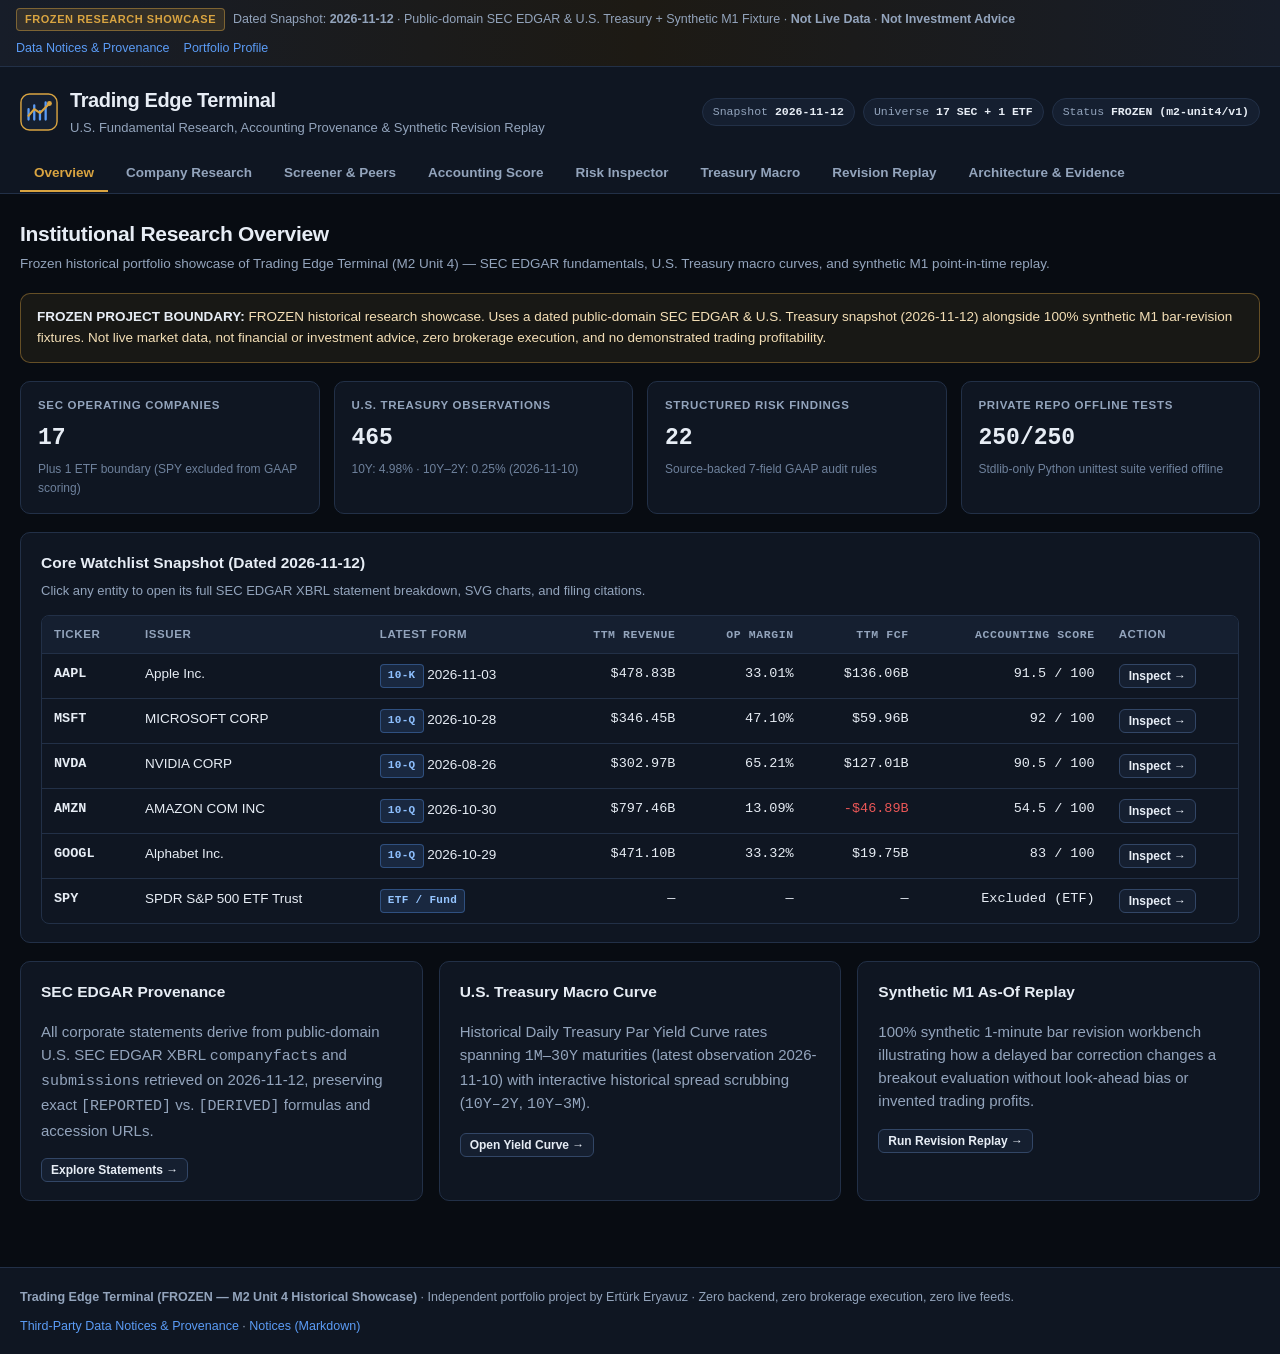
==== docs/index.html @ 761bce8f "Add research terminal demo" ====
<!DOCTYPE html>
<html lang="en">
<head>
  <meta charset="utf-8" />
  <meta name="viewport" content="width=device-width, initial-scale=1" />
  <title>Trading Edge Terminal — Frozen Historical Financial Research Showcase</title>
  <meta name="description" content="Frozen historical portfolio showcase of Trading Edge Terminal: U.S. SEC EDGAR XBRL fundamentals, U.S. Treasury yield curves, explainable non-advisory accounting scores, and synthetic M1 bar-revision replay." />
  <link rel="stylesheet" href="styles.css" />
</head>
<body>
  <a class="skip-link" href="#main-content">Skip to main content</a>

  <div class="frozen-ribbon" role="banner">
    <div class="frozen-ribbon-inner">
      <div class="ribbon-left">
        <span class="ribbon-badge">Frozen Research Showcase</span>
        <span>Dated Snapshot: <strong>2026-11-12</strong> · Public-domain SEC EDGAR &amp; U.S. Treasury + Synthetic M1 Fixture · <strong>Not Live Data</strong> · <strong>Not Investment Advice</strong></span>
      </div>
      <div class="ribbon-links">
        <a href="notices.html">Data Notices &amp; Provenance</a>
        <a href="https://github.com/erturkeryavuz" target="_blank" rel="noopener noreferrer">Portfolio Profile</a>
      </div>
    </div>
  </div>

  <header class="site-header">
    <div class="header-inner">
      <div class="brand-row">
        <div class="brand-lockup">
          <svg class="brand-mark" viewBox="0 0 40 40" fill="none" aria-hidden="true">
            <rect x="1" y="1" width="38" height="38" rx="9" fill="#151f30" stroke="#d9a441" stroke-width="1.5" />
            <path d="M9 28V17M15 28V13M21 28V19M27 28V10" stroke="#5b9cf6" stroke-width="2.4" stroke-linecap="round" />
            <path d="M9 24L15 17L21 21L31 11" stroke="#d9a441" stroke-width="2.2" stroke-linecap="round" stroke-linejoin="round" />
            <circle cx="31" cy="11" r="2.6" fill="#d9a441" />
          </svg>
          <div>
            <h1 class="brand-title">Trading Edge Terminal</h1>
            <p class="brand-sub">U.S. Fundamental Research, Accounting Provenance &amp; Synthetic Revision Replay</p>
          </div>
        </div>
        <div class="header-meta" id="header-meta"></div>
      </div>

      <nav class="nav-tabs" role="tablist" aria-label="Research terminal sections" id="main-tablist">
        <button class="nav-tab" role="tab" id="tab-overview" aria-controls="panel-overview" aria-selected="true" data-tab="overview">Overview</button>
        <button class="nav-tab" role="tab" id="tab-company" aria-controls="panel-company" aria-selected="false" tabindex="-1" data-tab="company">Company Research</button>
        <button class="nav-tab" role="tab" id="tab-screener" aria-controls="panel-screener" aria-selected="false" tabindex="-1" data-tab="screener">Screener &amp; Peers</button>
        <button class="nav-tab" role="tab" id="tab-score" aria-controls="panel-score" aria-selected="false" tabindex="-1" data-tab="score">Accounting Score</button>
        <button class="nav-tab" role="tab" id="tab-risks" aria-controls="panel-risks" aria-selected="false" tabindex="-1" data-tab="risks">Risk Inspector</button>
        <button class="nav-tab" role="tab" id="tab-treasury" aria-controls="panel-treasury" aria-selected="false" tabindex="-1" data-tab="treasury">Treasury Macro</button>
        <button class="nav-tab" role="tab" id="tab-replay" aria-controls="panel-replay" aria-selected="false" tabindex="-1" data-tab="replay">Revision Replay</button>
        <button class="nav-tab" role="tab" id="tab-architecture" aria-controls="panel-architecture" aria-selected="false" tabindex="-1" data-tab="architecture">Architecture &amp; Evidence</button>
      </nav>
    </div>
  </header>

  <main id="main-content" class="main-container">
    <section id="panel-overview" class="view-panel" role="tabpanel" aria-labelledby="tab-overview"></section>
    <section id="panel-company" class="view-panel" role="tabpanel" aria-labelledby="tab-company" hidden></section>
    <section id="panel-screener" class="view-panel" role="tabpanel" aria-labelledby="tab-screener" hidden></section>
    <section id="panel-score" class="view-panel" role="tabpanel" aria-labelledby="tab-score" hidden></section>
    <section id="panel-risks" class="view-panel" role="tabpanel" aria-labelledby="tab-risks" hidden></section>
    <section id="panel-treasury" class="view-panel" role="tabpanel" aria-labelledby="tab-treasury" hidden></section>
    <section id="panel-replay" class="view-panel" role="tabpanel" aria-labelledby="tab-replay" hidden></section>
    <section id="panel-architecture" class="view-panel" role="tabpanel" aria-labelledby="tab-architecture" hidden></section>
  </main>

  <footer class="site-footer">
    <div class="footer-inner">
      <div>
        <strong>Trading Edge Terminal (FROZEN — M2 Unit 4 Historical Showcase)</strong> · Independent portfolio project by Ertürk Eryavuz · Zero backend, zero brokerage execution, zero live feeds.
      </div>
      <div>
        <a href="notices.html">Third-Party Data Notices &amp; Provenance</a> ·
        <a href="THIRD-PARTY-NOTICES.md">Notices (Markdown)</a>
      </div>
    </div>
  </footer>

  <noscript>
    <div class="main-container">
      <div class="notice notice-amber">
        <strong>JavaScript Required for Interactive Views:</strong> This static showcase renders all charts, tables, screening filters, and synthetic revision replays client-side without a backend. Enable JavaScript to explore the 2026-11-12 SEC EDGAR &amp; U.S. Treasury research snapshot.
      </div>
    </div>
  </noscript>

  <script src="data.js"></script>
  <script src="app.js"></script>
</body>
</html>
---- docs/styles.css ----
:root {
  --bg: #080c12;
  --surface: #0f1622;
  --surface-alt: #151f30;
  --surface-hover: #1a273c;
  --border: #223047;
  --border-strong: #324666;
  --fg: #e7edf5;
  --muted: #93a4bc;
  --subtle: #6e819c;
  --accent: #d9a441;
  --accent-soft: rgba(217, 164, 65, 0.14);
  --blue: #5b9cf6;
  --blue-soft: rgba(91, 156, 246, 0.14);
  --green: #34c77b;
  --green-soft: rgba(52, 199, 123, 0.14);
  --amber: #e5a93c;
  --amber-soft: rgba(229, 169, 60, 0.15);
  --red: #eb5757;
  --red-soft: rgba(235, 87, 87, 0.15);
  --radius: 10px;
  --font-sans: -apple-system, BlinkMacSystemFont, "Segoe UI", "Inter", Roboto, Helvetica, Arial, sans-serif;
  --font-mono: ui-monospace, SFMono-Regular, Menlo, Monaco, Consolas, monospace;
}

*, *::before, *::after { box-sizing: border-box; }

html, body {
  margin: 0;
  padding: 0;
  background: var(--bg);
  color: var(--fg);
  font-family: var(--font-sans);
  font-size: 15px;
  line-height: 1.55;
  -webkit-font-smoothing: antialiased;
  overflow-x: hidden;
}

.skip-link {
  position: absolute;
  left: -9999px;
  top: 0;
  background: var(--accent);
  color: #080c12;
  padding: 8px 14px;
  font-weight: 700;
  z-index: 1000;
}
.skip-link:focus { left: 12px; top: 12px; border-radius: 6px; }

a { color: var(--blue); text-decoration: none; }
a:hover { text-decoration: underline; }

:focus-visible {
  outline: 2px solid var(--accent);
  outline-offset: 2px;
}

.num, td.num, th.num {
  font-variant-numeric: tabular-nums;
  font-family: var(--font-mono);
  text-align: right;
  white-space: nowrap;
}

/* Top Frozen Ribbon */
.frozen-ribbon {
  background: linear-gradient(90deg, #171d29 0%, #1d1a14 50%, #171d29 100%);
  border-bottom: 1px solid var(--border);
  padding: 8px 16px;
  font-size: 12.5px;
  color: var(--muted);
}
.frozen-ribbon-inner {
  max-width: 1360px;
  margin: 0 auto;
  display: flex;
  flex-wrap: wrap;
  align-items: center;
  justify-content: space-between;
  gap: 8px 16px;
}
.ribbon-left {
  display: flex;
  flex-wrap: wrap;
  align-items: center;
  gap: 8px;
}
.ribbon-badge {
  display: inline-block;
  padding: 2px 8px;
  border-radius: 4px;
  background: var(--accent-soft);
  border: 1px solid rgba(217, 164, 65, 0.45);
  color: var(--accent);
  font-weight: 700;
  font-size: 11px;
  letter-spacing: 0.05em;
  text-transform: uppercase;
}
.ribbon-links {
  display: flex;
  gap: 14px;
  font-size: 12.5px;
}

/* Header */
.site-header {
  background: var(--surface);
  border-bottom: 1px solid var(--border);
}
.header-inner {
  max-width: 1360px;
  margin: 0 auto;
  padding: 18px 20px 0;
}
.brand-row {
  display: flex;
  flex-wrap: wrap;
  align-items: center;
  justify-content: space-between;
  gap: 12px;
  padding-bottom: 16px;
}
.brand-lockup {
  display: flex;
  align-items: center;
  gap: 12px;
}
.brand-mark {
  width: 38px;
  height: 38px;
  flex-shrink: 0;
}
.brand-title {
  margin: 0;
  font-size: 20px;
  font-weight: 700;
  letter-spacing: -0.02em;
  color: var(--fg);
}
.brand-sub {
  margin: 2px 0 0;
  font-size: 13px;
  color: var(--muted);
}
.header-meta {
  display: flex;
  flex-wrap: wrap;
  gap: 8px;
}
.meta-chip {
  font-family: var(--font-mono);
  font-size: 11.5px;
  padding: 4px 10px;
  border-radius: 999px;
  background: var(--surface-alt);
  border: 1px solid var(--border);
  color: var(--muted);
}
.meta-chip strong { color: var(--fg); }

/* Tab Navigation */
.nav-tabs {
  display: flex;
  gap: 4px;
  overflow-x: auto;
  scrollbar-width: thin;
  padding-bottom: 1px;
}
.nav-tab {
  appearance: none;
  background: transparent;
  border: none;
  border-bottom: 2px solid transparent;
  color: var(--muted);
  font-family: var(--font-sans);
  font-size: 13.5px;
  font-weight: 600;
  padding: 10px 14px;
  cursor: pointer;
  white-space: nowrap;
  transition: color 0.15s ease, border-color 0.15s ease, background 0.15s ease;
}
.nav-tab:hover {
  color: var(--fg);
  background: rgba(255, 255, 255, 0.03);
}
.nav-tab[aria-selected="true"] {
  color: var(--accent);
  border-bottom-color: var(--accent);
}

/* Main Content */
.main-container {
  max-width: 1360px;
  margin: 0 auto;
  padding: 24px 20px 48px;
}

.view-panel[hidden] { display: none; }

.section-head {
  display: flex;
  flex-wrap: wrap;
  align-items: flex-end;
  justify-content: space-between;
  gap: 12px;
  margin-bottom: 18px;
}
.section-head h2 {
  margin: 0;
  font-size: 21px;
  letter-spacing: -0.015em;
}
.section-head p {
  margin: 4px 0 0;
  color: var(--muted);
  font-size: 13.5px;
}

/* Cards & Grids */
.card {
  background: var(--surface);
  border: 1px solid var(--border);
  border-radius: var(--radius);
  padding: 18px 20px;
  margin-bottom: 18px;
}
.card h3 {
  margin: 0 0 10px;
  font-size: 15.5px;
  font-weight: 700;
  color: var(--fg);
}
.card-sub {
  margin: -4px 0 14px;
  font-size: 13px;
  color: var(--muted);
}

.kpi-grid {
  display: grid;
  grid-template-columns: repeat(4, minmax(0, 1fr));
  gap: 14px;
  margin-bottom: 18px;
}
.kpi-card {
  background: var(--surface);
  border: 1px solid var(--border);
  border-radius: var(--radius);
  padding: 15px 17px;
}
.kpi-label {
  font-size: 11.5px;
  text-transform: uppercase;
  letter-spacing: 0.06em;
  color: var(--muted);
  font-weight: 600;
}
.kpi-value {
  margin-top: 6px;
  font-family: var(--font-mono);
  font-size: 23px;
  font-weight: 700;
  color: var(--fg);
}
.kpi-detail {
  margin-top: 4px;
  font-size: 12px;
  color: var(--subtle);
}

.grid-2 {
  display: grid;
  grid-template-columns: repeat(2, minmax(0, 1fr));
  gap: 18px;
}
.grid-3 {
  display: grid;
  grid-template-columns: repeat(3, minmax(0, 1fr));
  gap: 16px;
}

/* Notice Banners */
.notice {
  border-radius: var(--radius);
  padding: 13px 16px;
  font-size: 13.5px;
  margin-bottom: 18px;
  border: 1px solid var(--border);
  background: var(--surface-alt);
}
.notice-amber {
  border-color: rgba(217, 164, 65, 0.4);
  background: rgba(217, 164, 65, 0.08);
  color: #f4dfb6;
}
.notice-blue {
  border-color: rgba(91, 156, 246, 0.35);
  background: rgba(91, 156, 246, 0.08);
  color: #cfe3fe;
}
.notice-red {
  border-color: rgba(235, 87, 87, 0.4);
  background: rgba(235, 87, 87, 0.08);
  color: #f8c6c6;
}
.notice strong { color: var(--fg); }

/* Pills & Badges */
.pill {
  display: inline-block;
  font-size: 11px;
  font-weight: 700;
  font-family: var(--font-mono);
  padding: 2px 7px;
  border-radius: 4px;
  letter-spacing: 0.03em;
  vertical-align: middle;
}
.pill-reported { background: var(--blue-soft); color: #8ec0ff; border: 1px solid rgba(91,156,246,0.35); }
.pill-derived { background: var(--accent-soft); color: #e9c16c; border: 1px solid rgba(217,164,65,0.35); }
.pill-high { background: var(--red-soft); color: #ff8e8e; border: 1px solid rgba(235,87,87,0.4); }
.pill-medium { background: var(--amber-soft); color: #f6c76d; border: 1px solid rgba(229,169,60,0.4); }
.pill-low { background: var(--green-soft); color: #72e0a5; border: 1px solid rgba(52,199,123,0.35); }
.pill-info { background: var(--blue-soft); color: #95c5ff; border: 1px solid rgba(91,156,246,0.35); }
.pill-synth { background: rgba(167, 139, 250, 0.16); color: #cbb6ff; border: 1px solid rgba(167, 139, 250, 0.4); }

/* Controls */
.controls-bar {
  display: flex;
  flex-wrap: wrap;
  align-items: center;
  gap: 10px;
  margin-bottom: 16px;
}
.control-group {
  display: flex;
  flex-direction: column;
  gap: 4px;
}
.control-group label {
  font-size: 11.5px;
  color: var(--muted);
  font-weight: 600;
  text-transform: uppercase;
  letter-spacing: 0.04em;
}
input[type="text"], input[type="search"], input[type="number"], select {
  background: var(--surface-alt);
  color: var(--fg);
  border: 1px solid var(--border-strong);
  border-radius: 6px;
  padding: 7px 11px;
  font-size: 13.5px;
  font-family: var(--font-sans);
}
.btn {
  appearance: none;
  background: var(--surface-alt);
  color: var(--fg);
  border: 1px solid var(--border-strong);
  border-radius: 6px;
  padding: 7px 13px;
  font-size: 13px;
  font-weight: 600;
  cursor: pointer;
  transition: background 0.15s ease, border-color 0.15s ease;
}
.btn:hover { background: var(--surface-hover); border-color: var(--accent); }
.btn-primary {
  background: var(--accent);
  color: #080c12;
  border-color: var(--accent);
}
.btn-primary:hover { background: #e5b353; border-color: #e5b353; }
.btn-sm { padding: 4px 9px; font-size: 12px; }
.btn[aria-pressed="true"] {
  background: var(--accent-soft);
  border-color: var(--accent);
  color: var(--accent);
}

/* Ticker Chips */
.chip-row {
  display: flex;
  flex-wrap: wrap;
  gap: 6px;
  margin-bottom: 16px;
}
.ticker-chip {
  appearance: none;
  background: var(--surface-alt);
  color: var(--muted);
  border: 1px solid var(--border);
  border-radius: 6px;
  padding: 5px 10px;
  font-family: var(--font-mono);
  font-size: 12.5px;
  font-weight: 600;
  cursor: pointer;
}
.ticker-chip:hover { color: var(--fg); border-color: var(--border-strong); }
.ticker-chip.active {
  background: var(--accent-soft);
  color: var(--accent);
  border-color: var(--accent);
}
.ticker-chip.etf { border-style: dashed; }

/* Tables */
.table-wrap {
  width: 100%;
  overflow-x: auto;
  border: 1px solid var(--border);
  border-radius: 8px;
}
table {
  width: 100%;
  border-collapse: collapse;
  font-size: 13.5px;
}
th, td {
  padding: 10px 12px;
  border-bottom: 1px solid var(--border);
  text-align: left;
  vertical-align: top;
}
th {
  background: var(--surface-alt);
  color: var(--muted);
  font-size: 11.5px;
  text-transform: uppercase;
  letter-spacing: 0.05em;
  font-weight: 700;
}
tr:last-child td { border-bottom: none; }
tbody tr:hover td { background: rgba(255, 255, 255, 0.02); }

.sort-btn {
  appearance: none;
  background: none;
  border: none;
  color: inherit;
  font: inherit;
  text-transform: inherit;
  letter-spacing: inherit;
  cursor: pointer;
  padding: 0;
  display: inline-flex;
  align-items: center;
  gap: 4px;
}
.sort-btn:hover { color: var(--accent); }

/* SVG Charts */
.chart-box {
  background: #0b1019;
  border: 1px solid var(--border);
  border-radius: 8px;
  padding: 12px;
}
.chart-box svg {
  width: 100%;
  height: auto;
  display: block;
}
.chart-legend {
  display: flex;
  flex-wrap: wrap;
  gap: 14px;
  margin-top: 8px;
  font-size: 12px;
  color: var(--muted);
}
.legend-dot {
  display: inline-block;
  width: 9px;
  height: 9px;
  border-radius: 2px;
  margin-right: 5px;
  vertical-align: middle;
}

/* Score Bars */
.score-row {
  padding: 12px 0;
  border-bottom: 1px solid var(--border);
}
.score-row:last-child { border-bottom: none; }
.score-head {
  display: flex;
  justify-content: space-between;
  align-items: baseline;
  gap: 8px;
  margin-bottom: 6px;
}
.score-track {
  height: 8px;
  background: #1a2436;
  border-radius: 999px;
  overflow: hidden;
  margin-bottom: 8px;
}
.score-fill {
  height: 100%;
  background: linear-gradient(90deg, var(--blue), var(--accent));
  border-radius: 999px;
}
.criteria-list {
  margin: 6px 0 0;
  padding-left: 18px;
  font-size: 12.5px;
  color: var(--muted);
}
.criteria-list li { margin-bottom: 4px; }

/* Risk Cards */
.risk-card {
  background: var(--surface-alt);
  border: 1px solid var(--border);
  border-radius: 8px;
  padding: 14px 16px;
  margin-bottom: 12px;
}
.risk-card-head {
  display: flex;
  flex-wrap: wrap;
  align-items: center;
  justify-content: space-between;
  gap: 8px;
  margin-bottom: 8px;
}
.risk-meta-grid {
  display: grid;
  grid-template-columns: repeat(2, minmax(0, 1fr));
  gap: 10px;
  margin-top: 10px;
  font-size: 12.5px;
  color: var(--muted);
}
.risk-meta-grid div {
  background: var(--surface);
  border: 1px solid var(--border);
  border-radius: 6px;
  padding: 8px 10px;
}
.risk-meta-grid strong {
  display: block;
  color: var(--fg);
  font-size: 11px;
  text-transform: uppercase;
  letter-spacing: 0.04em;
  margin-bottom: 3px;
}

/* Peer Checkbox Grid */
.peer-picker {
  display: flex;
  flex-wrap: wrap;
  gap: 8px;
  margin-bottom: 14px;
}
.peer-toggle {
  display: inline-flex;
  align-items: center;
  gap: 6px;
  padding: 5px 10px;
  border-radius: 6px;
  background: var(--surface-alt);
  border: 1px solid var(--border);
  font-family: var(--font-mono);
  font-size: 12.5px;
  cursor: pointer;
}

/* Footer */
.site-footer {
  border-top: 1px solid var(--border);
  background: var(--surface);
  padding: 20px;
  font-size: 12.5px;
  color: var(--muted);
}
.footer-inner {
  max-width: 1360px;
  margin: 0 auto;
  display: flex;
  flex-wrap: wrap;
  justify-content: space-between;
  gap: 10px;
}

.pos { color: var(--green); }
.neg { color: var(--red); }
.muted { color: var(--muted); }
.mono { font-family: var(--font-mono); }

@media (max-width: 960px) {
  .kpi-grid { grid-template-columns: repeat(2, minmax(0, 1fr)); }
  .grid-2, .grid-3, .risk-meta-grid { grid-template-columns: 1fr; }
}

@media (max-width: 560px) {
  .header-inner { padding: 14px 14px 0; }
  .main-container { padding: 16px 14px 36px; }
  .kpi-grid { grid-template-columns: 1fr; }
  .card { padding: 14px; }
  .brand-title { font-size: 17.5px; }
  .nav-tab { padding: 9px 10px; font-size: 12.5px; }
}

@media (prefers-reduced-motion: reduce) {
  *, *::before, *::after {
    animation-duration: 0.001ms !important;
    animation-iteration-count: 1 !important;
    transition-duration: 0.001ms !important;
    scroll-behavior: auto !important;
  }
}
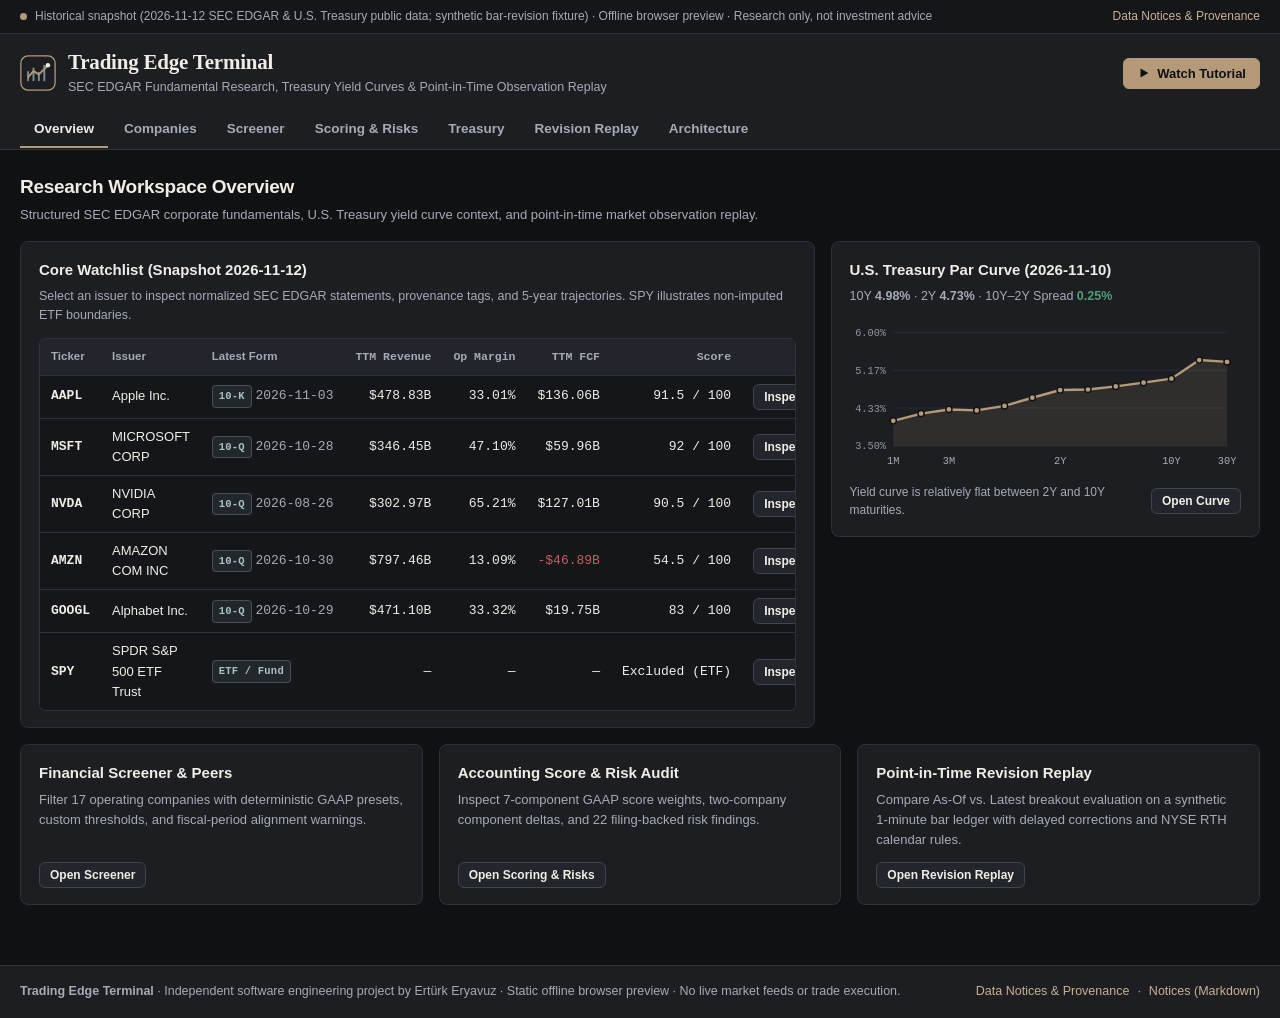
==== commit 859ea766: "Add interactive portfolio demo" ====
--- a/docs/index.html
+++ b/docs/index.html
@@ -3,22 +3,21 @@
 <head>
   <meta charset="utf-8" />
   <meta name="viewport" content="width=device-width, initial-scale=1" />
-  <title>Trading Edge Terminal — Frozen Historical Financial Research Showcase</title>
-  <meta name="description" content="Frozen historical portfolio showcase of Trading Edge Terminal: U.S. SEC EDGAR XBRL fundamentals, U.S. Treasury yield curves, explainable non-advisory accounting scores, and synthetic M1 bar-revision replay." />
+  <title>Trading Edge Terminal — U.S. Financial Research &amp; Observation Terminal</title>
+  <meta name="description" content="Trading Edge Terminal: local-first U.S. financial research platform combining SEC EDGAR XBRL fundamentals, U.S. Treasury yield curves, explainable GAAP scoring, structured risk audits, and point-in-time market observation replay." />
   <link rel="stylesheet" href="styles.css" />
 </head>
 <body>
   <a class="skip-link" href="#main-content">Skip to main content</a>
 
-  <div class="frozen-ribbon" role="banner">
-    <div class="frozen-ribbon-inner">
+  <div class="context-ribbon" role="note" aria-label="Preview scope and data provenance">
+    <div class="context-ribbon-inner">
       <div class="ribbon-left">
-        <span class="ribbon-badge">Frozen Research Showcase</span>
-        <span>Dated Snapshot: <strong>2026-11-12</strong> · Public-domain SEC EDGAR &amp; U.S. Treasury + Synthetic M1 Fixture · <strong>Not Live Data</strong> · <strong>Not Investment Advice</strong></span>
+        <span class="ribbon-dot" aria-hidden="true"></span>
+        <span>Historical snapshot (2026-11-12 SEC EDGAR &amp; U.S. Treasury public data; synthetic bar-revision fixture) · Offline browser preview · Research only, not investment advice</span>
       </div>
       <div class="ribbon-links">
         <a href="notices.html">Data Notices &amp; Provenance</a>
-        <a href="https://github.com/erturkeryavuz" target="_blank" rel="noopener noreferrer">Portfolio Profile</a>
       </div>
     </div>
   </div>
@@ -28,38 +27,65 @@
       <div class="brand-row">
         <div class="brand-lockup">
           <svg class="brand-mark" viewBox="0 0 40 40" fill="none" aria-hidden="true">
-            <rect x="1" y="1" width="38" height="38" rx="9" fill="#151f30" stroke="#d9a441" stroke-width="1.5" />
-            <path d="M9 28V17M15 28V13M21 28V19M27 28V10" stroke="#5b9cf6" stroke-width="2.4" stroke-linecap="round" />
-            <path d="M9 24L15 17L21 21L31 11" stroke="#d9a441" stroke-width="2.2" stroke-linecap="round" stroke-linejoin="round" />
-            <circle cx="31" cy="11" r="2.6" fill="#d9a441" />
+            <rect x="1" y="1" width="38" height="38" rx="8" fill="#1C1E22" stroke="#B49A78" stroke-width="1.4" />
+            <path d="M9 28V19M15 28V15M21 28V20M27 28V12" stroke="#758D92" stroke-width="2.2" stroke-linecap="round" />
+            <path d="M9 24.5L15 18L21 21.5L31 11.5" stroke="#B49A78" stroke-width="2.2" stroke-linecap="round" stroke-linejoin="round" />
+            <circle cx="31" cy="11.5" r="2.5" fill="#F1EDE5" />
           </svg>
           <div>
             <h1 class="brand-title">Trading Edge Terminal</h1>
-            <p class="brand-sub">U.S. Fundamental Research, Accounting Provenance &amp; Synthetic Revision Replay</p>
+            <p class="brand-sub">SEC EDGAR Fundamental Research, Treasury Yield Curves &amp; Point-in-Time Observation Replay</p>
           </div>
         </div>
-        <div class="header-meta" id="header-meta"></div>
+        <div class="header-actions">
+          <button type="button" class="btn btn-primary" id="btnWatchTutorial">
+            <svg width="14" height="14" viewBox="0 0 16 16" fill="currentColor" aria-hidden="true"><path d="M4 2.8v10.4L13 8 4 2.8z" /></svg>
+            <span>Watch Tutorial</span>
+          </button>
+        </div>
       </div>
 
-      <nav class="nav-tabs" role="tablist" aria-label="Research terminal sections" id="main-tablist">
-        <button class="nav-tab" role="tab" id="tab-overview" aria-controls="panel-overview" aria-selected="true" data-tab="overview">Overview</button>
-        <button class="nav-tab" role="tab" id="tab-company" aria-controls="panel-company" aria-selected="false" tabindex="-1" data-tab="company">Company Research</button>
-        <button class="nav-tab" role="tab" id="tab-screener" aria-controls="panel-screener" aria-selected="false" tabindex="-1" data-tab="screener">Screener &amp; Peers</button>
-        <button class="nav-tab" role="tab" id="tab-score" aria-controls="panel-score" aria-selected="false" tabindex="-1" data-tab="score">Accounting Score</button>
-        <button class="nav-tab" role="tab" id="tab-risks" aria-controls="panel-risks" aria-selected="false" tabindex="-1" data-tab="risks">Risk Inspector</button>
-        <button class="nav-tab" role="tab" id="tab-treasury" aria-controls="panel-treasury" aria-selected="false" tabindex="-1" data-tab="treasury">Treasury Macro</button>
-        <button class="nav-tab" role="tab" id="tab-replay" aria-controls="panel-replay" aria-selected="false" tabindex="-1" data-tab="replay">Revision Replay</button>
-        <button class="nav-tab" role="tab" id="tab-architecture" aria-controls="panel-architecture" aria-selected="false" tabindex="-1" data-tab="architecture">Architecture &amp; Evidence</button>
+      <nav class="nav-tabs" role="tablist" aria-label="Terminal workspaces" id="main-tablist">
+        <button type="button" class="nav-tab" role="tab" id="tab-overview" aria-controls="panel-overview" aria-selected="true" data-tab="overview">Overview</button>
+        <button type="button" class="nav-tab" role="tab" id="tab-company" aria-controls="panel-company" aria-selected="false" tabindex="-1" data-tab="company">Companies</button>
+        <button type="button" class="nav-tab" role="tab" id="tab-screener" aria-controls="panel-screener" aria-selected="false" tabindex="-1" data-tab="screener">Screener</button>
+        <button type="button" class="nav-tab" role="tab" id="tab-evaluation" aria-controls="panel-evaluation" aria-selected="false" tabindex="-1" data-tab="evaluation">Scoring &amp; Risks</button>
+        <button type="button" class="nav-tab" role="tab" id="tab-treasury" aria-controls="panel-treasury" aria-selected="false" tabindex="-1" data-tab="treasury">Treasury</button>
+        <button type="button" class="nav-tab" role="tab" id="tab-replay" aria-controls="panel-replay" aria-selected="false" tabindex="-1" data-tab="replay">Revision Replay</button>
+        <button type="button" class="nav-tab" role="tab" id="tab-architecture" aria-controls="panel-architecture" aria-selected="false" tabindex="-1" data-tab="architecture">Architecture</button>
       </nav>
     </div>
   </header>
+
+  <aside id="tutorialDock" class="tutorial-dock" role="region" aria-label="Guided terminal walkthrough" hidden>
+    <div class="tutorial-dock-inner">
+      <div class="tutorial-copy">
+        <div class="tutorial-meta-row">
+          <span class="tutorial-step-badge" id="tutStepBadge">Step 1 of 7</span>
+          <strong class="tutorial-stage-title" id="tutStageTitle"></strong>
+          <div class="tut-phase-pills" id="tutPhasePills" role="group" aria-label="Step views" hidden></div>
+          <span class="tutorial-scroll-note" id="tutScrollNote" hidden>Paused auto-scroll · Use Next or Prev to continue</span>
+        </div>
+        <p class="tutorial-narration" id="tutNarration" aria-live="polite"></p>
+      </div>
+      <div class="tutorial-controls" role="group" aria-label="Tutorial playback controls">
+        <button type="button" class="btn btn-sm" id="btnTutPrev" aria-label="Previous step">Prev</button>
+        <button type="button" class="btn btn-sm btn-primary" id="btnTutPlayPause" aria-label="Pause walkthrough">Pause</button>
+        <button type="button" class="btn btn-sm" id="btnTutNext" aria-label="Next step">Next</button>
+        <button type="button" class="btn btn-sm" id="btnTutRestart" aria-label="Restart walkthrough">Restart</button>
+        <button type="button" class="btn btn-sm btn-ghost" id="btnTutExit" aria-label="Exit tutorial and restore session">Exit</button>
+      </div>
+    </div>
+    <div class="tutorial-progress-track" aria-hidden="true">
+      <div class="tutorial-progress-fill" id="tutProgressFill"></div>
+    </div>
+  </aside>
 
   <main id="main-content" class="main-container">
     <section id="panel-overview" class="view-panel" role="tabpanel" aria-labelledby="tab-overview"></section>
     <section id="panel-company" class="view-panel" role="tabpanel" aria-labelledby="tab-company" hidden></section>
     <section id="panel-screener" class="view-panel" role="tabpanel" aria-labelledby="tab-screener" hidden></section>
-    <section id="panel-score" class="view-panel" role="tabpanel" aria-labelledby="tab-score" hidden></section>
-    <section id="panel-risks" class="view-panel" role="tabpanel" aria-labelledby="tab-risks" hidden></section>
+    <section id="panel-evaluation" class="view-panel" role="tabpanel" aria-labelledby="tab-evaluation" hidden></section>
     <section id="panel-treasury" class="view-panel" role="tabpanel" aria-labelledby="tab-treasury" hidden></section>
     <section id="panel-replay" class="view-panel" role="tabpanel" aria-labelledby="tab-replay" hidden></section>
     <section id="panel-architecture" class="view-panel" role="tabpanel" aria-labelledby="tab-architecture" hidden></section>
@@ -68,10 +94,11 @@
   <footer class="site-footer">
     <div class="footer-inner">
       <div>
-        <strong>Trading Edge Terminal (FROZEN — M2 Unit 4 Historical Showcase)</strong> · Independent portfolio project by Ertürk Eryavuz · Zero backend, zero brokerage execution, zero live feeds.
+        <strong>Trading Edge Terminal</strong> · Independent software engineering project by Ertürk Eryavuz · Static offline browser preview · No live market feeds or trade execution.
       </div>
-      <div>
-        <a href="notices.html">Third-Party Data Notices &amp; Provenance</a> ·
+      <div class="footer-links">
+        <a href="notices.html">Data Notices &amp; Provenance</a>
+        <span aria-hidden="true">·</span>
         <a href="THIRD-PARTY-NOTICES.md">Notices (Markdown)</a>
       </div>
     </div>
@@ -79,8 +106,8 @@
 
   <noscript>
     <div class="main-container">
-      <div class="notice notice-amber">
-        <strong>JavaScript Required for Interactive Views:</strong> This static showcase renders all charts, tables, screening filters, and synthetic revision replays client-side without a backend. Enable JavaScript to explore the 2026-11-12 SEC EDGAR &amp; U.S. Treasury research snapshot.
+      <div class="notice notice-caution">
+        <strong>JavaScript Required:</strong> This static browser preview renders SEC EDGAR financial tables, SVG charts, screening filters, Treasury yield curves, and revision replay locally without a backend. Enable JavaScript to explore the terminal.
       </div>
     </div>
   </noscript>
--- a/docs/styles.css
+++ b/docs/styles.css
@@ -1,25 +1,31 @@
 :root {
-  --bg: #080c12;
-  --surface: #0f1622;
-  --surface-alt: #151f30;
-  --surface-hover: #1a273c;
-  --border: #223047;
-  --border-strong: #324666;
-  --fg: #e7edf5;
-  --muted: #93a4bc;
-  --subtle: #6e819c;
-  --accent: #d9a441;
-  --accent-soft: rgba(217, 164, 65, 0.14);
-  --blue: #5b9cf6;
-  --blue-soft: rgba(91, 156, 246, 0.14);
-  --green: #34c77b;
-  --green-soft: rgba(52, 199, 123, 0.14);
-  --amber: #e5a93c;
-  --amber-soft: rgba(229, 169, 60, 0.15);
-  --red: #eb5757;
-  --red-soft: rgba(235, 87, 87, 0.15);
-  --radius: 10px;
-  --font-sans: -apple-system, BlinkMacSystemFont, "Segoe UI", "Inter", Roboto, Helvetica, Arial, sans-serif;
+  /* Portfolio V3 Obsidian Financial Terminal Palette */
+  --bg: #101113;
+  --surface: #1C1E22;
+  --surface-alt: #22252B;
+  --surface-hover: #282C34;
+  --border: #2D3139;
+  --border-strong: #3E4450;
+  --fg: #F1EDE5;
+  --muted: #A4ABB6;
+  --subtle: #7B8391;
+  --accent: #B49A78;
+  --accent-strong: #C9B191;
+  --accent-soft: rgba(180, 154, 120, 0.14);
+  --teal: #758D92;
+  --teal-soft: rgba(117, 141, 146, 0.15);
+  /* Restrained Semantic Market Accents */
+  --pos: #4E9F76;
+  --pos-soft: rgba(78, 159, 118, 0.14);
+  --caution: #C99A49;
+  --caution-soft: rgba(201, 154, 73, 0.15);
+  --neg: #C95B5B;
+  --neg-soft: rgba(201, 91, 91, 0.15);
+
+  --radius: 8px;
+  --radius-sm: 6px;
+  --font-display: Georgia, "Iowan Old Style", "Palatino Linotype", serif;
+  --font-sans: -apple-system, BlinkMacSystemFont, "Inter", "Segoe UI", Roboto, Helvetica, Arial, sans-serif;
   --font-mono: ui-monospace, SFMono-Regular, Menlo, Monaco, Consolas, monospace;
 }
 
@@ -31,10 +37,10 @@
   background: var(--bg);
   color: var(--fg);
   font-family: var(--font-sans);
-  font-size: 15px;
+  font-size: 14.5px;
   line-height: 1.55;
   -webkit-font-smoothing: antialiased;
-  overflow-x: hidden;
+  overflow-x: clip;
 }
 
 .skip-link {
@@ -42,20 +48,22 @@
   left: -9999px;
   top: 0;
   background: var(--accent);
-  color: #080c12;
+  color: #101113;
   padding: 8px 14px;
   font-weight: 700;
   z-index: 1000;
 }
-.skip-link:focus { left: 12px; top: 12px; border-radius: 6px; }
-
-a { color: var(--blue); text-decoration: none; }
+.skip-link:focus { left: 12px; top: 12px; border-radius: var(--radius-sm); }
+
+a { color: var(--accent-strong); text-decoration: none; }
 a:hover { text-decoration: underline; }
 
 :focus-visible {
   outline: 2px solid var(--accent);
   outline-offset: 2px;
 }
+
+.mono { font-family: var(--font-mono); }
 
 .num, td.num, th.num {
   font-variant-numeric: tabular-nums;
@@ -64,48 +72,57 @@
   white-space: nowrap;
 }
 
-/* Top Frozen Ribbon */
-.frozen-ribbon {
-  background: linear-gradient(90deg, #171d29 0%, #1d1a14 50%, #171d29 100%);
+.muted { color: var(--muted); }
+.pos { color: var(--pos); }
+.neg { color: var(--neg); }
+.caution { color: var(--caution); }
+
+code {
+  font-family: var(--font-mono);
+  font-size: 12.5px;
+  background: var(--surface-alt);
+  border: 1px solid var(--border);
+  padding: 1px 5px;
+  border-radius: 4px;
+  color: var(--fg);
+}
+
+/* Contextual Provenance Ribbon */
+.context-ribbon {
+  background: #141619;
   border-bottom: 1px solid var(--border);
-  padding: 8px 16px;
-  font-size: 12.5px;
-  color: var(--muted);
-}
-.frozen-ribbon-inner {
+  padding: 7px 20px;
+  font-size: 12px;
+  color: var(--muted);
+}
+.context-ribbon-inner {
   max-width: 1360px;
   margin: 0 auto;
   display: flex;
   flex-wrap: wrap;
   align-items: center;
   justify-content: space-between;
-  gap: 8px 16px;
+  gap: 6px 16px;
 }
 .ribbon-left {
   display: flex;
-  flex-wrap: wrap;
   align-items: center;
   gap: 8px;
 }
-.ribbon-badge {
-  display: inline-block;
-  padding: 2px 8px;
-  border-radius: 4px;
-  background: var(--accent-soft);
-  border: 1px solid rgba(217, 164, 65, 0.45);
-  color: var(--accent);
-  font-weight: 700;
-  font-size: 11px;
-  letter-spacing: 0.05em;
-  text-transform: uppercase;
+.ribbon-dot {
+  width: 7px;
+  height: 7px;
+  border-radius: 50%;
+  background: var(--accent);
+  flex-shrink: 0;
 }
 .ribbon-links {
   display: flex;
   gap: 14px;
-  font-size: 12.5px;
-}
-
-/* Header */
+  white-space: nowrap;
+}
+
+/* Header & Navigation */
 .site-header {
   background: var(--surface);
   border-bottom: 1px solid var(--border);
@@ -113,58 +130,50 @@
 .header-inner {
   max-width: 1360px;
   margin: 0 auto;
-  padding: 18px 20px 0;
+  padding: 16px 20px 0;
 }
 .brand-row {
   display: flex;
   flex-wrap: wrap;
   align-items: center;
   justify-content: space-between;
+  gap: 12px 16px;
+  padding-bottom: 14px;
+}
+.brand-lockup {
+  display: flex;
+  align-items: center;
   gap: 12px;
-  padding-bottom: 16px;
-}
-.brand-lockup {
-  display: flex;
-  align-items: center;
-  gap: 12px;
+  min-width: 0;
 }
 .brand-mark {
-  width: 38px;
-  height: 38px;
+  width: 36px;
+  height: 36px;
   flex-shrink: 0;
 }
 .brand-title {
   margin: 0;
-  font-size: 20px;
+  font-family: var(--font-display);
+  font-size: 21px;
   font-weight: 700;
-  letter-spacing: -0.02em;
-  color: var(--fg);
+  letter-spacing: -0.01em;
+  color: var(--fg);
+  line-height: 1.2;
 }
 .brand-sub {
-  margin: 2px 0 0;
-  font-size: 13px;
-  color: var(--muted);
-}
-.header-meta {
-  display: flex;
-  flex-wrap: wrap;
-  gap: 8px;
-}
-.meta-chip {
-  font-family: var(--font-mono);
-  font-size: 11.5px;
-  padding: 4px 10px;
-  border-radius: 999px;
-  background: var(--surface-alt);
-  border: 1px solid var(--border);
-  color: var(--muted);
-}
-.meta-chip strong { color: var(--fg); }
-
-/* Tab Navigation */
+  margin: 3px 0 0;
+  font-size: 12.5px;
+  color: var(--muted);
+}
+.header-actions {
+  display: flex;
+  align-items: center;
+  gap: 10px;
+}
+
 .nav-tabs {
   display: flex;
-  gap: 4px;
+  gap: 2px;
   overflow-x: auto;
   scrollbar-width: thin;
   padding-bottom: 1px;
@@ -185,18 +194,123 @@
 }
 .nav-tab:hover {
   color: var(--fg);
-  background: rgba(255, 255, 255, 0.03);
+  background: rgba(241, 237, 229, 0.03);
 }
 .nav-tab[aria-selected="true"] {
-  color: var(--accent);
+  color: var(--fg);
   border-bottom-color: var(--accent);
 }
 
-/* Main Content */
+/* Sticky Always-Accessible Tutorial Dock */
+.tutorial-dock {
+  position: sticky;
+  top: 0;
+  z-index: 200;
+  background: #17191D;
+  border-bottom: 1px solid var(--accent);
+  box-shadow: 0 6px 20px rgba(0, 0, 0, 0.45);
+}
+.tutorial-dock[hidden] { display: none; }
+.tutorial-dock-inner {
+  max-width: 1360px;
+  margin: 0 auto;
+  padding: 10px 20px;
+  display: flex;
+  align-items: center;
+  justify-content: space-between;
+  gap: 12px 18px;
+}
+.tutorial-copy {
+  min-width: 0;
+  flex: 1 1 auto;
+}
+.tutorial-meta-row {
+  display: flex;
+  flex-wrap: wrap;
+  align-items: center;
+  gap: 8px;
+  margin-bottom: 2px;
+}
+.tutorial-step-badge {
+  font-family: var(--font-mono);
+  font-size: 11px;
+  font-weight: 700;
+  padding: 2px 7px;
+  border-radius: 4px;
+  background: var(--accent-soft);
+  border: 1px solid rgba(180, 154, 120, 0.45);
+  color: var(--accent-strong);
+  white-space: nowrap;
+}
+.tutorial-stage-title {
+  font-size: 13.5px;
+  color: var(--fg);
+}
+.tut-phase-pills {
+  display: inline-flex;
+  align-items: center;
+  gap: 4px;
+  flex-wrap: wrap;
+}
+.tut-phase-pills[hidden] { display: none; }
+.tut-phase-btn {
+  appearance: none;
+  background: var(--surface-alt);
+  border: 1px solid var(--border);
+  border-radius: 4px;
+  color: var(--muted);
+  font-family: var(--font-mono);
+  font-size: 10.5px;
+  font-weight: 600;
+  padding: 2px 6px;
+  cursor: pointer;
+  line-height: 1.3;
+}
+.tut-phase-btn:hover { color: var(--fg); border-color: var(--border-strong); }
+.tut-phase-btn[aria-current="step"] {
+  background: var(--accent-soft);
+  border-color: var(--accent);
+  color: var(--accent-strong);
+}
+.tutorial-scroll-note {
+  font-size: 11.5px;
+  color: var(--caution);
+}
+.tutorial-narration {
+  margin: 0;
+  font-size: 12.5px;
+  color: var(--muted);
+  line-height: 1.4;
+}
+.tutorial-controls {
+  display: flex;
+  flex-wrap: wrap;
+  align-items: center;
+  gap: 6px;
+  flex-shrink: 0;
+}
+.tutorial-progress-track {
+  height: 2px;
+  background: var(--border);
+  width: 100%;
+}
+.tutorial-progress-fill {
+  height: 100%;
+  background: var(--accent);
+  width: 0%;
+  transition: width 0.2s ease;
+}
+
+.tut-target-highlight {
+  border-color: var(--accent) !important;
+  box-shadow: 0 0 0 1px rgba(180, 154, 120, 0.35);
+}
+
+/* Main Workspace */
 .main-container {
   max-width: 1360px;
   margin: 0 auto;
-  padding: 24px 20px 48px;
+  padding: 22px 20px 44px;
 }
 
 .view-panel[hidden] { display: none; }
@@ -206,18 +320,20 @@
   flex-wrap: wrap;
   align-items: flex-end;
   justify-content: space-between;
-  gap: 12px;
-  margin-bottom: 18px;
+  gap: 10px 16px;
+  margin-bottom: 16px;
 }
 .section-head h2 {
   margin: 0;
-  font-size: 21px;
+  font-size: 19px;
+  font-weight: 700;
   letter-spacing: -0.015em;
+  color: var(--fg);
 }
 .section-head p {
-  margin: 4px 0 0;
-  color: var(--muted);
-  font-size: 13.5px;
+  margin: 3px 0 0;
+  font-size: 13px;
+  color: var(--muted);
 }
 
 /* Cards & Grids */
@@ -225,165 +341,201 @@
   background: var(--surface);
   border: 1px solid var(--border);
   border-radius: var(--radius);
-  padding: 18px 20px;
-  margin-bottom: 18px;
+  padding: 16px 18px;
+  margin-bottom: 16px;
 }
 .card h3 {
-  margin: 0 0 10px;
-  font-size: 15.5px;
-  font-weight: 700;
+  margin: 0 0 6px;
+  font-size: 15px;
+  font-weight: 600;
   color: var(--fg);
 }
 .card-sub {
-  margin: -4px 0 14px;
-  font-size: 13px;
-  color: var(--muted);
-}
-
-.kpi-grid {
-  display: grid;
-  grid-template-columns: repeat(4, minmax(0, 1fr));
-  gap: 14px;
-  margin-bottom: 18px;
-}
-.kpi-card {
-  background: var(--surface);
-  border: 1px solid var(--border);
-  border-radius: var(--radius);
-  padding: 15px 17px;
-}
-.kpi-label {
-  font-size: 11.5px;
-  text-transform: uppercase;
-  letter-spacing: 0.06em;
-  color: var(--muted);
-  font-weight: 600;
-}
-.kpi-value {
-  margin-top: 6px;
-  font-family: var(--font-mono);
-  font-size: 23px;
-  font-weight: 700;
-  color: var(--fg);
-}
-.kpi-detail {
-  margin-top: 4px;
-  font-size: 12px;
-  color: var(--subtle);
+  margin: 0 0 12px;
+  font-size: 12.5px;
+  color: var(--muted);
 }
 
 .grid-2 {
   display: grid;
   grid-template-columns: repeat(2, minmax(0, 1fr));
-  gap: 18px;
+  gap: 16px;
 }
 .grid-3 {
   display: grid;
   grid-template-columns: repeat(3, minmax(0, 1fr));
   gap: 16px;
 }
-
-/* Notice Banners */
-.notice {
-  border-radius: var(--radius);
-  padding: 13px 16px;
-  font-size: 13.5px;
-  margin-bottom: 18px;
-  border: 1px solid var(--border);
-  background: var(--surface-alt);
-}
-.notice-amber {
-  border-color: rgba(217, 164, 65, 0.4);
-  background: rgba(217, 164, 65, 0.08);
-  color: #f4dfb6;
-}
-.notice-blue {
-  border-color: rgba(91, 156, 246, 0.35);
-  background: rgba(91, 156, 246, 0.08);
-  color: #cfe3fe;
-}
-.notice-red {
-  border-color: rgba(235, 87, 87, 0.4);
-  background: rgba(235, 87, 87, 0.08);
-  color: #f8c6c6;
-}
-.notice strong { color: var(--fg); }
-
-/* Pills & Badges */
-.pill {
-  display: inline-block;
-  font-size: 11px;
+.grid-overview {
+  display: grid;
+  grid-template-columns: minmax(0, 1.85fr) minmax(0, 1fr);
+  gap: 16px;
+  align-items: start;
+}
+
+.kpi-grid {
+  display: grid;
+  grid-template-columns: repeat(4, minmax(0, 1fr));
+  gap: 12px;
+  margin-bottom: 16px;
+}
+.kpi-grid-3 {
+  grid-template-columns: repeat(3, minmax(0, 1fr));
+}
+.kpi-card {
+  background: var(--surface-alt);
+  border: 1px solid var(--border);
+  border-radius: var(--radius-sm);
+  padding: 12px 14px;
+}
+.kpi-label {
+  font-size: 11.5px;
+  font-weight: 600;
+  color: var(--muted);
+  margin-bottom: 4px;
+}
+.kpi-value {
+  font-family: var(--font-mono);
+  font-variant-numeric: tabular-nums;
+  font-size: 20px;
   font-weight: 700;
-  font-family: var(--font-mono);
-  padding: 2px 7px;
+  color: var(--fg);
+  line-height: 1.25;
+}
+.kpi-detail {
+  margin-top: 4px;
+  font-size: 12px;
+  color: var(--muted);
+}
+
+/* Segmented Sub-View Switcher */
+.segment-bar {
+  display: inline-flex;
+  background: var(--surface-alt);
+  border: 1px solid var(--border);
+  border-radius: var(--radius-sm);
+  padding: 3px;
+  gap: 3px;
+  margin-bottom: 16px;
+}
+.segment-btn {
+  appearance: none;
+  background: transparent;
+  border: 1px solid transparent;
   border-radius: 4px;
-  letter-spacing: 0.03em;
-  vertical-align: middle;
-}
-.pill-reported { background: var(--blue-soft); color: #8ec0ff; border: 1px solid rgba(91,156,246,0.35); }
-.pill-derived { background: var(--accent-soft); color: #e9c16c; border: 1px solid rgba(217,164,65,0.35); }
-.pill-high { background: var(--red-soft); color: #ff8e8e; border: 1px solid rgba(235,87,87,0.4); }
-.pill-medium { background: var(--amber-soft); color: #f6c76d; border: 1px solid rgba(229,169,60,0.4); }
-.pill-low { background: var(--green-soft); color: #72e0a5; border: 1px solid rgba(52,199,123,0.35); }
-.pill-info { background: var(--blue-soft); color: #95c5ff; border: 1px solid rgba(91,156,246,0.35); }
-.pill-synth { background: rgba(167, 139, 250, 0.16); color: #cbb6ff; border: 1px solid rgba(167, 139, 250, 0.4); }
-
-/* Controls */
-.controls-bar {
-  display: flex;
-  flex-wrap: wrap;
-  align-items: center;
-  gap: 10px;
-  margin-bottom: 16px;
-}
-.control-group {
-  display: flex;
-  flex-direction: column;
-  gap: 4px;
-}
-.control-group label {
-  font-size: 11.5px;
-  color: var(--muted);
+  color: var(--muted);
+  font-family: var(--font-sans);
+  font-size: 13px;
   font-weight: 600;
-  text-transform: uppercase;
-  letter-spacing: 0.04em;
-}
-input[type="text"], input[type="search"], input[type="number"], select {
-  background: var(--surface-alt);
-  color: var(--fg);
-  border: 1px solid var(--border-strong);
-  border-radius: 6px;
-  padding: 7px 11px;
-  font-size: 13.5px;
-  font-family: var(--font-sans);
-}
+  padding: 6px 14px;
+  cursor: pointer;
+}
+.segment-btn:hover { color: var(--fg); }
+.segment-btn[aria-pressed="true"] {
+  background: var(--surface);
+  border-color: var(--border-strong);
+  color: var(--fg);
+}
+
+/* Buttons & Controls */
 .btn {
   appearance: none;
-  background: var(--surface-alt);
-  color: var(--fg);
+  display: inline-flex;
+  align-items: center;
+  justify-content: center;
+  gap: 6px;
+  background: var(--surface-alt);
   border: 1px solid var(--border-strong);
-  border-radius: 6px;
-  padding: 7px 13px;
+  border-radius: var(--radius-sm);
+  color: var(--fg);
+  font-family: var(--font-sans);
   font-size: 13px;
   font-weight: 600;
+  padding: 7px 13px;
   cursor: pointer;
+  white-space: nowrap;
+  text-decoration: none;
   transition: background 0.15s ease, border-color 0.15s ease;
 }
-.btn:hover { background: var(--surface-hover); border-color: var(--accent); }
-.btn-primary {
-  background: var(--accent);
-  color: #080c12;
+.btn:hover {
+  background: var(--surface-hover);
   border-color: var(--accent);
-}
-.btn-primary:hover { background: #e5b353; border-color: #e5b353; }
-.btn-sm { padding: 4px 9px; font-size: 12px; }
+  text-decoration: none;
+}
 .btn[aria-pressed="true"] {
   background: var(--accent-soft);
   border-color: var(--accent);
-  color: var(--accent);
-}
-
-/* Ticker Chips */
+  color: var(--accent-strong);
+}
+.btn:disabled {
+  opacity: 0.45;
+  cursor: not-allowed;
+}
+.btn-primary {
+  background: var(--accent);
+  border-color: var(--accent);
+  color: #101113;
+}
+.btn-primary:hover {
+  background: var(--accent-strong);
+  border-color: var(--accent-strong);
+  color: #101113;
+}
+.btn-ghost {
+  background: transparent;
+  border-color: var(--border);
+  color: var(--muted);
+}
+.btn-ghost:hover {
+  color: var(--fg);
+  background: var(--surface-alt);
+}
+.btn-sm {
+  font-size: 12px;
+  padding: 5px 10px;
+}
+
+.controls-bar {
+  display: flex;
+  flex-wrap: wrap;
+  align-items: flex-end;
+  gap: 10px 12px;
+  margin-bottom: 14px;
+}
+.control-group {
+  display: flex;
+  flex-direction: column;
+  gap: 4px;
+}
+.control-group label {
+  font-size: 11.5px;
+  font-weight: 600;
+  color: var(--muted);
+}
+.control-group select,
+.control-group input[type="search"],
+.control-group input[type="number"],
+.control-group input[type="text"] {
+  background: var(--bg);
+  border: 1px solid var(--border-strong);
+  border-radius: var(--radius-sm);
+  color: var(--fg);
+  font-family: var(--font-sans);
+  font-size: 13px;
+  padding: 6px 10px;
+  min-height: 32px;
+}
+.control-group select:focus,
+.control-group input:focus {
+  border-color: var(--accent);
+  outline: none;
+}
+input[type="range"] {
+  accent-color: var(--accent);
+  cursor: pointer;
+}
+
+/* Chips & Badges */
 .chip-row {
   display: flex;
   flex-wrap: wrap;
@@ -392,76 +544,125 @@
 }
 .ticker-chip {
   appearance: none;
-  background: var(--surface-alt);
-  color: var(--muted);
-  border: 1px solid var(--border);
-  border-radius: 6px;
+  background: var(--surface);
+  border: 1px solid var(--border);
+  border-radius: var(--radius-sm);
+  color: var(--muted);
+  font-family: var(--font-mono);
+  font-size: 12px;
+  font-weight: 700;
   padding: 5px 10px;
-  font-family: var(--font-mono);
-  font-size: 12.5px;
-  font-weight: 600;
   cursor: pointer;
 }
-.ticker-chip:hover { color: var(--fg); border-color: var(--border-strong); }
+.ticker-chip:hover {
+  color: var(--fg);
+  border-color: var(--border-strong);
+}
 .ticker-chip.active {
   background: var(--accent-soft);
-  color: var(--accent);
   border-color: var(--accent);
-}
-.ticker-chip.etf { border-style: dashed; }
+  color: var(--accent-strong);
+}
+.ticker-chip.etf {
+  border-style: dashed;
+}
+
+.meta-chip {
+  font-family: var(--font-mono);
+  font-size: 12px;
+  padding: 4px 10px;
+  border-radius: var(--radius-sm);
+  background: var(--surface-alt);
+  border: 1px solid var(--border);
+  color: var(--muted);
+}
+.meta-chip strong { color: var(--fg); }
+
+.pill {
+  display: inline-block;
+  font-family: var(--font-mono);
+  font-size: 10.5px;
+  font-weight: 700;
+  padding: 2px 6px;
+  border-radius: 4px;
+  letter-spacing: 0.02em;
+  white-space: nowrap;
+}
+.pill-reported { background: var(--teal-soft); color: #A6C2C8; border: 1px solid rgba(117, 141, 146, 0.4); }
+.pill-derived { background: var(--accent-soft); color: var(--accent-strong); border: 1px solid rgba(180, 154, 120, 0.4); }
+.pill-synth { background: rgba(164, 171, 182, 0.14); color: var(--fg); border: 1px solid var(--border-strong); }
+.pill-high { background: var(--neg-soft); color: #E58D8D; border: 1px solid rgba(201, 91, 91, 0.45); }
+.pill-medium { background: var(--caution-soft); color: #DFB76B; border: 1px solid rgba(201, 154, 73, 0.45); }
+.pill-low { background: var(--pos-soft); color: #7DC69F; border: 1px solid rgba(78, 159, 118, 0.4); }
+.pill-info { background: var(--teal-soft); color: #A6C2C8; border: 1px solid rgba(117, 141, 146, 0.4); }
+
+/* Notices */
+.notice {
+  border-radius: var(--radius-sm);
+  padding: 11px 14px;
+  font-size: 13px;
+  margin-bottom: 14px;
+  border: 1px solid var(--border);
+  background: var(--surface-alt);
+  color: var(--fg);
+}
+.notice-caution {
+  background: rgba(201, 154, 73, 0.09);
+  border-color: rgba(201, 154, 73, 0.35);
+}
+.notice-teal {
+  background: rgba(117, 141, 146, 0.10);
+  border-color: rgba(117, 141, 146, 0.35);
+}
+.notice-neg {
+  background: rgba(201, 91, 91, 0.10);
+  border-color: rgba(201, 91, 91, 0.38);
+}
 
 /* Tables */
 .table-wrap {
   width: 100%;
   overflow-x: auto;
   border: 1px solid var(--border);
-  border-radius: 8px;
+  border-radius: var(--radius-sm);
+  background: #141619;
 }
 table {
   width: 100%;
   border-collapse: collapse;
-  font-size: 13.5px;
-}
-th, td {
-  padding: 10px 12px;
+  font-size: 13px;
+}
+thead th {
+  background: var(--surface-alt);
+  color: var(--muted);
+  font-weight: 600;
+  font-size: 11.5px;
+  text-align: left;
+  padding: 9px 11px;
   border-bottom: 1px solid var(--border);
-  text-align: left;
-  vertical-align: top;
-}
-th {
-  background: var(--surface-alt);
-  color: var(--muted);
-  font-size: 11.5px;
-  text-transform: uppercase;
-  letter-spacing: 0.05em;
-  font-weight: 700;
-}
-tr:last-child td { border-bottom: none; }
-tbody tr:hover td { background: rgba(255, 255, 255, 0.02); }
+  white-space: nowrap;
+}
+tbody td {
+  padding: 8px 11px;
+  border-bottom: 1px solid var(--border);
+  vertical-align: middle;
+}
+tbody tr:last-child td { border-bottom: none; }
+tbody tr:hover { background: rgba(241, 237, 229, 0.025); }
 
 .sort-btn {
   appearance: none;
-  background: none;
+  background: transparent;
   border: none;
   color: inherit;
   font: inherit;
-  text-transform: inherit;
-  letter-spacing: inherit;
+  font-weight: 600;
+  padding: 0;
   cursor: pointer;
-  padding: 0;
-  display: inline-flex;
-  align-items: center;
-  gap: 4px;
-}
-.sort-btn:hover { color: var(--accent); }
-
-/* SVG Charts */
-.chart-box {
-  background: #0b1019;
-  border: 1px solid var(--border);
-  border-radius: 8px;
-  padding: 12px;
-}
+}
+.sort-btn:hover { color: var(--fg); }
+
+/* Charts */
 .chart-box svg {
   width: 100%;
   height: auto;
@@ -470,7 +671,7 @@
 .chart-legend {
   display: flex;
   flex-wrap: wrap;
-  gap: 14px;
+  gap: 8px 16px;
   margin-top: 8px;
   font-size: 12px;
   color: var(--muted);
@@ -480,107 +681,141 @@
   width: 9px;
   height: 9px;
   border-radius: 2px;
-  margin-right: 5px;
+  margin-right: 6px;
   vertical-align: middle;
 }
 
-/* Score Bars */
+/* Peer Picker */
+.peer-picker {
+  display: flex;
+  flex-wrap: wrap;
+  gap: 6px;
+  margin-bottom: 12px;
+}
+.peer-toggle {
+  display: inline-flex;
+  align-items: center;
+  gap: 5px;
+  font-family: var(--font-mono);
+  font-size: 12px;
+  padding: 4px 8px;
+  border-radius: 5px;
+  background: var(--bg);
+  border: 1px solid var(--border);
+  cursor: pointer;
+  color: var(--fg);
+}
+.peer-toggle input { accent-color: var(--accent); margin: 0; }
+
+/* Score Breakdown & Risk Cards */
 .score-row {
   padding: 12px 0;
   border-bottom: 1px solid var(--border);
 }
-.score-row:last-child { border-bottom: none; }
+.score-row:last-child { border-bottom: none; padding-bottom: 0; }
 .score-head {
   display: flex;
   justify-content: space-between;
-  align-items: baseline;
-  gap: 8px;
+  gap: 12px;
+  font-size: 13.5px;
   margin-bottom: 6px;
 }
 .score-track {
-  height: 8px;
-  background: #1a2436;
+  height: 7px;
+  background: var(--bg);
+  border: 1px solid var(--border);
   border-radius: 999px;
   overflow: hidden;
-  margin-bottom: 8px;
+  margin-bottom: 7px;
 }
 .score-fill {
   height: 100%;
-  background: linear-gradient(90deg, var(--blue), var(--accent));
-  border-radius: 999px;
+  background: var(--accent);
 }
 .criteria-list {
-  margin: 6px 0 0;
+  margin: 0;
   padding-left: 18px;
   font-size: 12.5px;
   color: var(--muted);
 }
-.criteria-list li { margin-bottom: 4px; }
-
-/* Risk Cards */
+.criteria-list li { margin-bottom: 3px; }
+.criteria-list strong { color: var(--fg); }
+
 .risk-card {
   background: var(--surface-alt);
   border: 1px solid var(--border);
-  border-radius: 8px;
-  padding: 14px 16px;
-  margin-bottom: 12px;
-}
+  border-radius: var(--radius-sm);
+  padding: 13px 15px;
+  margin-bottom: 10px;
+}
+.risk-card:last-child { margin-bottom: 0; }
 .risk-card-head {
   display: flex;
   flex-wrap: wrap;
-  align-items: center;
   justify-content: space-between;
-  gap: 8px;
+  align-items: center;
+  gap: 6px 12px;
   margin-bottom: 8px;
 }
 .risk-meta-grid {
   display: grid;
   grid-template-columns: repeat(2, minmax(0, 1fr));
-  gap: 10px;
+  gap: 10px 14px;
   margin-top: 10px;
+  padding-top: 10px;
+  border-top: 1px solid var(--border);
   font-size: 12.5px;
   color: var(--muted);
-}
-.risk-meta-grid div {
-  background: var(--surface);
-  border: 1px solid var(--border);
-  border-radius: 6px;
-  padding: 8px 10px;
 }
 .risk-meta-grid strong {
   display: block;
   color: var(--fg);
-  font-size: 11px;
-  text-transform: uppercase;
-  letter-spacing: 0.04em;
+  font-size: 11.5px;
+  margin-bottom: 2px;
+}
+
+.driver-list {
+  list-style: none;
+  margin: 0;
+  padding: 0;
+  display: grid;
+  grid-template-columns: repeat(2, minmax(0, 1fr));
+  gap: 8px 14px;
+}
+.driver-item {
+  background: var(--surface-alt);
+  border: 1px solid var(--border);
+  border-radius: var(--radius-sm);
+  padding: 9px 12px;
+  font-size: 12.5px;
+}
+.driver-item-head {
+  display: flex;
+  justify-content: space-between;
+  gap: 8px;
   margin-bottom: 3px;
-}
-
-/* Peer Checkbox Grid */
-.peer-picker {
-  display: flex;
-  flex-wrap: wrap;
-  gap: 8px;
-  margin-bottom: 14px;
-}
-.peer-toggle {
-  display: inline-flex;
-  align-items: center;
-  gap: 6px;
-  padding: 5px 10px;
-  border-radius: 6px;
-  background: var(--surface-alt);
-  border: 1px solid var(--border);
-  font-family: var(--font-mono);
-  font-size: 12.5px;
-  cursor: pointer;
+  font-size: 11.5px;
+  color: var(--muted);
+}
+
+/* Workflow Navigation Cards */
+.workflow-card {
+  display: flex;
+  flex-direction: column;
+  justify-content: space-between;
+  gap: 12px;
+}
+.workflow-card p {
+  margin: 0;
+  font-size: 13px;
+  color: var(--muted);
 }
 
 /* Footer */
 .site-footer {
   border-top: 1px solid var(--border);
   background: var(--surface);
-  padding: 20px;
+  padding: 16px 20px;
   font-size: 12.5px;
   color: var(--muted);
 }
@@ -590,33 +825,68 @@
   display: flex;
   flex-wrap: wrap;
   justify-content: space-between;
-  gap: 10px;
-}
-
-.pos { color: var(--green); }
-.neg { color: var(--red); }
-.muted { color: var(--muted); }
-.mono { font-family: var(--font-mono); }
-
-@media (max-width: 960px) {
-  .kpi-grid { grid-template-columns: repeat(2, minmax(0, 1fr)); }
-  .grid-2, .grid-3, .risk-meta-grid { grid-template-columns: 1fr; }
-}
-
-@media (max-width: 560px) {
-  .header-inner { padding: 14px 14px 0; }
-  .main-container { padding: 16px 14px 36px; }
-  .kpi-grid { grid-template-columns: 1fr; }
-  .card { padding: 14px; }
-  .brand-title { font-size: 17.5px; }
-  .nav-tab { padding: 9px 10px; font-size: 12.5px; }
+  gap: 8px 16px;
+}
+.footer-links {
+  display: flex;
+  gap: 8px;
+  align-items: center;
+}
+
+/* Compact Desktop Heights (1280x650, 1440x580) */
+@media (max-height: 680px) and (min-width: 900px) {
+  .context-ribbon { padding: 5px 20px; font-size: 11.5px; }
+  .header-inner { padding: 10px 20px 0; }
+  .brand-row { padding-bottom: 8px; }
+  .brand-title { font-size: 19px; }
+  .nav-tab { padding: 7px 12px; font-size: 13px; }
+  .tutorial-dock-inner { padding: 7px 20px; }
+  .main-container { padding: 14px 20px 32px; }
+  .card { padding: 13px 15px; margin-bottom: 12px; }
+  .kpi-grid { margin-bottom: 12px; }
+  .kpi-card { padding: 9px 12px; }
+  .kpi-value { font-size: 18px; }
+}
+
+/* Tablet & Mobile */
+@media (max-width: 980px) {
+  .grid-2, .grid-3, .grid-overview, .driver-list { grid-template-columns: minmax(0, 1fr); }
+  .kpi-grid, .kpi-grid-3 { grid-template-columns: repeat(2, minmax(0, 1fr)); }
+  .risk-meta-grid { grid-template-columns: minmax(0, 1fr); }
+}
+
+@media (max-width: 640px) {
+  .context-ribbon { padding: 7px 12px; font-size: 11.5px; }
+  .header-inner { padding: 12px 12px 0; }
+  .brand-title { font-size: 18px; }
+  .brand-sub { font-size: 12px; }
+  .nav-tab { padding: 9px 10px; font-size: 13px; }
+  .main-container { padding: 14px 12px 32px; }
+  .card { padding: 13px 13px; }
+  .kpi-grid, .kpi-grid-3 { grid-template-columns: minmax(0, 1fr); }
+  .tutorial-dock-inner {
+    padding: 7px 12px;
+    flex-direction: column;
+    align-items: stretch;
+    gap: 5px;
+  }
+  .tutorial-meta-row { gap: 5px 6px; margin-bottom: 1px; }
+  .tutorial-stage-title { font-size: 12.5px; }
+  .tutorial-narration { font-size: 11.5px; line-height: 1.32; }
+  .tutorial-controls { justify-content: flex-start; gap: 4px; }
+  .tutorial-controls .btn-sm { padding: 4px 7px; font-size: 11px; }
+  .controls-bar { gap: 5px 6px; margin-bottom: 8px; }
+  .controls-bar .btn { font-size: 11.5px; padding: 5px 8px; }
+  .meta-chip { font-size: 11px; padding: 3px 7px; }
+  .notice { padding: 9px 11px; font-size: 12px; margin-bottom: 10px; }
+  .segment-bar { width: 100%; display: flex; }
+  .segment-btn { flex: 1; text-align: center; padding: 6px 8px; font-size: 12.5px; }
 }
 
 @media (prefers-reduced-motion: reduce) {
   *, *::before, *::after {
-    animation-duration: 0.001ms !important;
-    animation-iteration-count: 1 !important;
-    transition-duration: 0.001ms !important;
+    transition: none !important;
+    animation: none !important;
     scroll-behavior: auto !important;
   }
 }
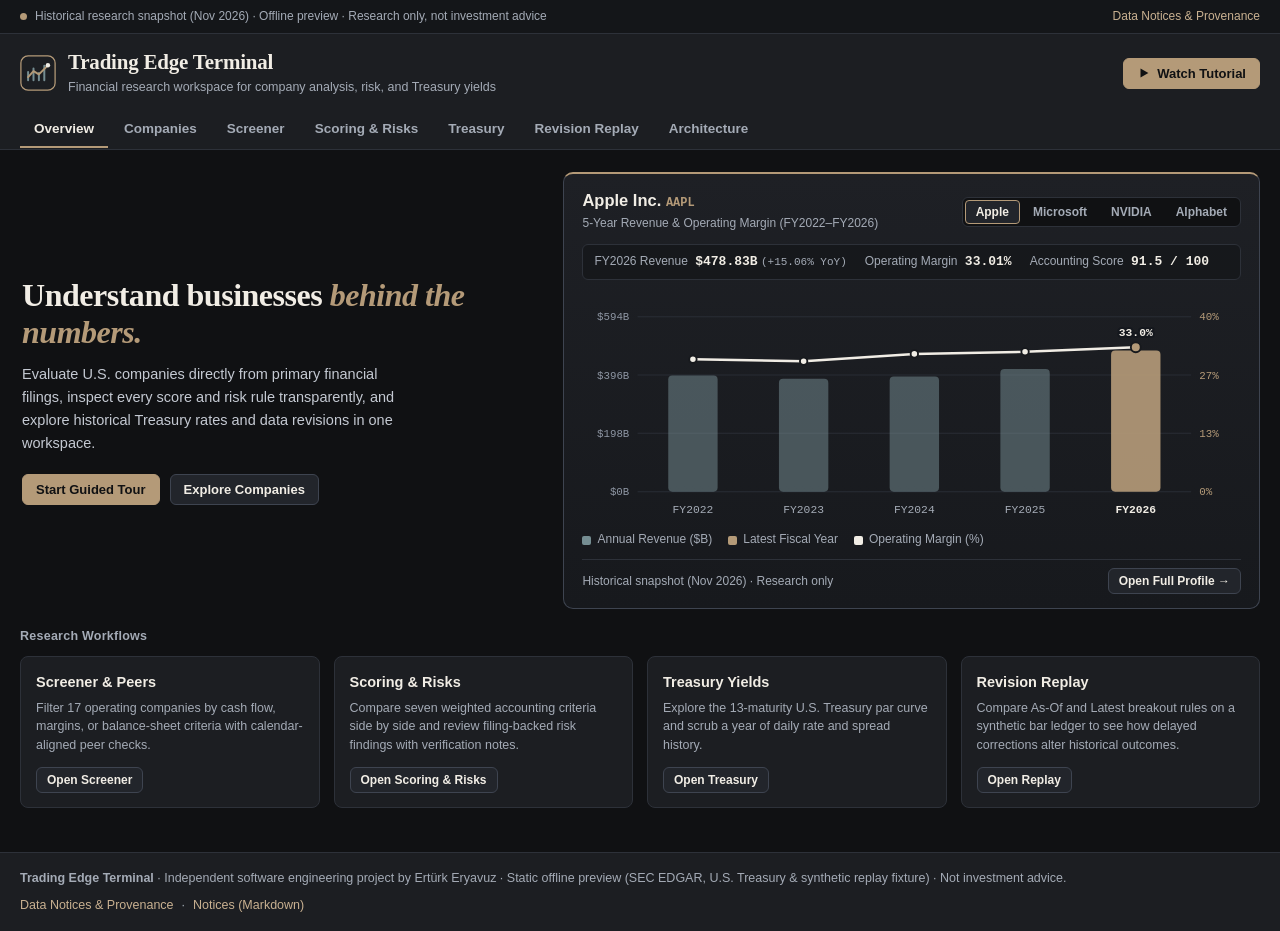
==== commit babb6e37: "Improve product presentation" ====
--- a/docs/index.html
+++ b/docs/index.html
@@ -14,7 +14,7 @@
     <div class="context-ribbon-inner">
       <div class="ribbon-left">
         <span class="ribbon-dot" aria-hidden="true"></span>
-        <span>Historical snapshot (2026-11-12 SEC EDGAR &amp; U.S. Treasury public data; synthetic bar-revision fixture) · Offline browser preview · Research only, not investment advice</span>
+        <span>Historical research snapshot (Nov 2026) · Offline preview · Research only, not investment advice</span>
       </div>
       <div class="ribbon-links">
         <a href="notices.html">Data Notices &amp; Provenance</a>
@@ -34,7 +34,7 @@
           </svg>
           <div>
             <h1 class="brand-title">Trading Edge Terminal</h1>
-            <p class="brand-sub">SEC EDGAR Fundamental Research, Treasury Yield Curves &amp; Point-in-Time Observation Replay</p>
+            <p class="brand-sub">Financial research workspace for company analysis, risk, and Treasury yields</p>
           </div>
         </div>
         <div class="header-actions">
@@ -94,7 +94,7 @@
   <footer class="site-footer">
     <div class="footer-inner">
       <div>
-        <strong>Trading Edge Terminal</strong> · Independent software engineering project by Ertürk Eryavuz · Static offline browser preview · No live market feeds or trade execution.
+        <strong>Trading Edge Terminal</strong> · Independent software engineering project by Ertürk Eryavuz · Static offline preview (SEC EDGAR, U.S. Treasury &amp; synthetic replay fixture) · Not investment advice.
       </div>
       <div class="footer-links">
         <a href="notices.html">Data Notices &amp; Provenance</a>
--- a/docs/styles.css
+++ b/docs/styles.css
@@ -798,6 +798,187 @@
   color: var(--muted);
 }
 
+/* Balanced Product-First Overview Showcase */
+.ov-hero-band {
+  display: grid;
+  grid-template-columns: minmax(0, 0.88fr) minmax(0, 1.18fr);
+  gap: 24px;
+  align-items: center;
+  margin-bottom: 18px;
+}
+.ov-intro {
+  display: flex;
+  flex-direction: column;
+  justify-content: center;
+  padding: 4px 2px;
+}
+.ov-headline {
+  margin: 0 0 12px;
+  font-family: var(--font-display);
+  font-size: 32px;
+  font-weight: 700;
+  line-height: 1.16;
+  letter-spacing: -0.015em;
+  color: var(--fg);
+}
+.ov-headline em {
+  color: var(--accent);
+  font-style: italic;
+}
+.ov-lead {
+  margin: 0 0 18px;
+  font-size: 14.5px;
+  line-height: 1.6;
+  color: #C4C9D2;
+  max-width: 48ch;
+}
+.ov-actions {
+  display: flex;
+  flex-wrap: wrap;
+  gap: 10px;
+}
+.ov-actions [hidden],
+.header-actions [hidden] {
+  display: none;
+}
+
+.ov-spotlight {
+  background: linear-gradient(180deg, #1E2025 0%, #17191D 100%);
+  border: 1px solid var(--border-strong);
+  border-top: 2px solid var(--accent);
+  border-radius: 10px;
+  padding: 16px 18px 14px;
+  display: flex;
+  flex-direction: column;
+  justify-content: space-between;
+  gap: 10px;
+}
+.ov-spot-head {
+  display: flex;
+  flex-wrap: wrap;
+  align-items: center;
+  justify-content: space-between;
+  gap: 8px 12px;
+}
+.ov-spot-identity h2 {
+  margin: 0;
+  font-size: 16.5px;
+  font-weight: 700;
+  color: var(--fg);
+  line-height: 1.25;
+}
+.ov-spot-identity span {
+  font-size: 12px;
+  color: var(--muted);
+}
+.ov-spot-tabs {
+  display: inline-flex;
+  background: var(--bg);
+  border: 1px solid var(--border);
+  border-radius: var(--radius-sm);
+  padding: 2px;
+  gap: 2px;
+}
+.ov-spot-tab {
+  appearance: none;
+  background: transparent;
+  border: 1px solid transparent;
+  border-radius: 4px;
+  color: var(--muted);
+  font-family: var(--font-sans);
+  font-size: 12px;
+  font-weight: 600;
+  padding: 4px 10px;
+  cursor: pointer;
+}
+.ov-spot-tab:hover { color: var(--fg); }
+.ov-spot-tab[aria-pressed="true"] {
+  background: var(--surface-alt);
+  border-color: var(--accent);
+  color: var(--fg);
+}
+.ov-spot-summary {
+  display: flex;
+  flex-wrap: wrap;
+  align-items: baseline;
+  gap: 6px 18px;
+  padding: 7px 11px;
+  background: rgba(16, 17, 19, 0.48);
+  border: 1px solid var(--border);
+  border-radius: var(--radius-sm);
+  font-size: 12px;
+  color: var(--muted);
+}
+.ov-spot-summary strong {
+  font-family: var(--font-mono);
+  font-variant-numeric: tabular-nums;
+  font-size: 13px;
+  color: var(--fg);
+  margin-left: 4px;
+}
+.ov-spot-summary em {
+  font-style: normal;
+  font-family: var(--font-mono);
+  font-size: 11px;
+}
+.ov-spot-foot {
+  display: flex;
+  flex-wrap: wrap;
+  align-items: center;
+  justify-content: space-between;
+  gap: 8px;
+  padding-top: 8px;
+  border-top: 1px solid var(--border);
+  font-size: 12px;
+  color: var(--muted);
+}
+
+.ov-wf-section {
+  display: flex;
+  flex-direction: column;
+  gap: 10px;
+}
+.ov-wf-heading {
+  font-size: 12.5px;
+  font-weight: 600;
+  color: var(--muted);
+  letter-spacing: 0.02em;
+}
+.ov-workflow-grid {
+  display: grid;
+  grid-template-columns: repeat(4, minmax(0, 1fr));
+  gap: 14px;
+}
+.ov-wf-card {
+  background: var(--surface);
+  border: 1px solid var(--border);
+  border-radius: var(--radius);
+  padding: 14px 15px;
+  display: flex;
+  flex-direction: column;
+  justify-content: space-between;
+  gap: 12px;
+  transition: border-color 0.15s ease;
+}
+.ov-wf-card:hover { border-color: var(--border-strong); }
+.ov-wf-card h3 {
+  margin: 0 0 5px;
+  font-size: 14.5px;
+  font-weight: 700;
+  color: var(--fg);
+}
+.ov-wf-card p {
+  margin: 0;
+  font-size: 12.5px;
+  line-height: 1.5;
+  color: var(--muted);
+}
+.ov-wf-foot {
+  display: flex;
+  align-items: center;
+  justify-content: space-between;
+}
+
 /* Workflow Navigation Cards */
 .workflow-card {
   display: flex;
@@ -835,20 +1016,38 @@
 
 /* Compact Desktop Heights (1280x650, 1440x580) */
 @media (max-height: 680px) and (min-width: 900px) {
-  .context-ribbon { padding: 5px 20px; font-size: 11.5px; }
-  .header-inner { padding: 10px 20px 0; }
-  .brand-row { padding-bottom: 8px; }
+  .context-ribbon { padding: 4px 20px; font-size: 11.5px; }
+  .header-inner { padding: 9px 20px 0; }
+  .brand-row { padding-bottom: 7px; }
   .brand-title { font-size: 19px; }
   .nav-tab { padding: 7px 12px; font-size: 13px; }
   .tutorial-dock-inner { padding: 7px 20px; }
-  .main-container { padding: 14px 20px 32px; }
+  .main-container { padding: 13px 20px 28px; }
   .card { padding: 13px 15px; margin-bottom: 12px; }
   .kpi-grid { margin-bottom: 12px; }
   .kpi-card { padding: 9px 12px; }
   .kpi-value { font-size: 18px; }
+  .ov-hero-band { gap: 18px; margin-bottom: 12px; }
+  .ov-headline { font-size: 26px; margin-bottom: 8px; }
+  .ov-lead { font-size: 13.5px; margin-bottom: 12px; }
+  .ov-spotlight { padding: 12px 15px 10px; gap: 8px; }
+  .ov-spot-summary { padding: 5px 9px; gap: 4px 14px; font-size: 11.5px; }
+  .ov-wf-card { padding: 11px 13px; gap: 8px; }
+}
+
+@media (max-height: 610px) and (min-width: 900px) {
+  .main-container { padding-top: 9px; }
+  .ov-spotlight { padding: 10px 14px 9px; gap: 6px; }
+  .ov-spotlight svg { max-height: 176px; }
+  .ov-spot-foot { padding-top: 5px; }
 }
 
 /* Tablet & Mobile */
+@media (max-width: 1060px) {
+  .ov-hero-band { grid-template-columns: minmax(0, 1fr); gap: 16px; }
+  .ov-workflow-grid { grid-template-columns: repeat(2, minmax(0, 1fr)); }
+}
+
 @media (max-width: 980px) {
   .grid-2, .grid-3, .grid-overview, .driver-list { grid-template-columns: minmax(0, 1fr); }
   .kpi-grid, .kpi-grid-3 { grid-template-columns: repeat(2, minmax(0, 1fr)); }
@@ -864,6 +1063,13 @@
   .main-container { padding: 14px 12px 32px; }
   .card { padding: 13px 13px; }
   .kpi-grid, .kpi-grid-3 { grid-template-columns: minmax(0, 1fr); }
+  .ov-headline { font-size: 24px; }
+  .ov-lead { font-size: 13.5px; margin-bottom: 14px; }
+  .ov-spotlight { padding: 12px 13px 11px; gap: 8px; }
+  .ov-spot-summary { padding: 6px 8px; gap: 4px 10px; font-size: 11px; }
+  .ov-spot-summary strong { font-size: 12px; }
+  .ov-spot-tab { padding: 4px 7px; font-size: 11px; }
+  .ov-workflow-grid { grid-template-columns: minmax(0, 1fr); gap: 10px; }
   .tutorial-dock-inner {
     padding: 7px 12px;
     flex-direction: column;
